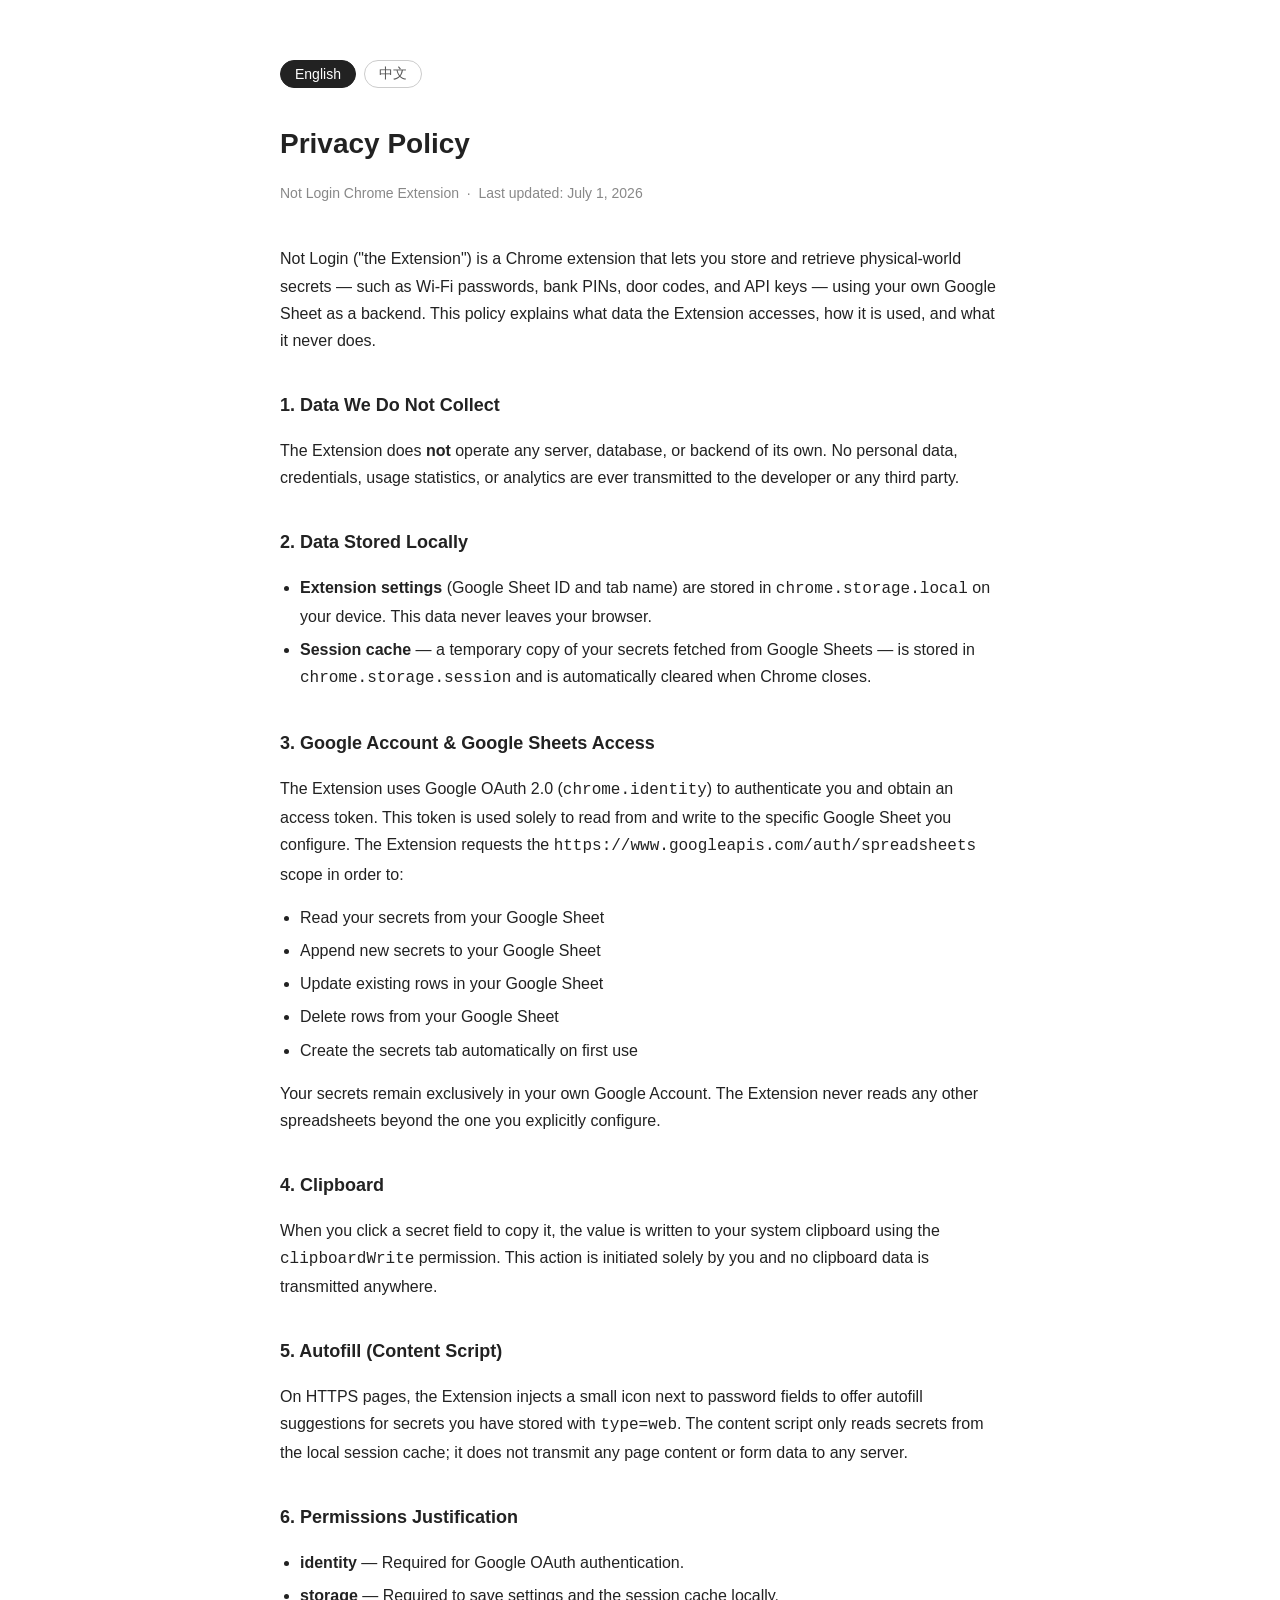
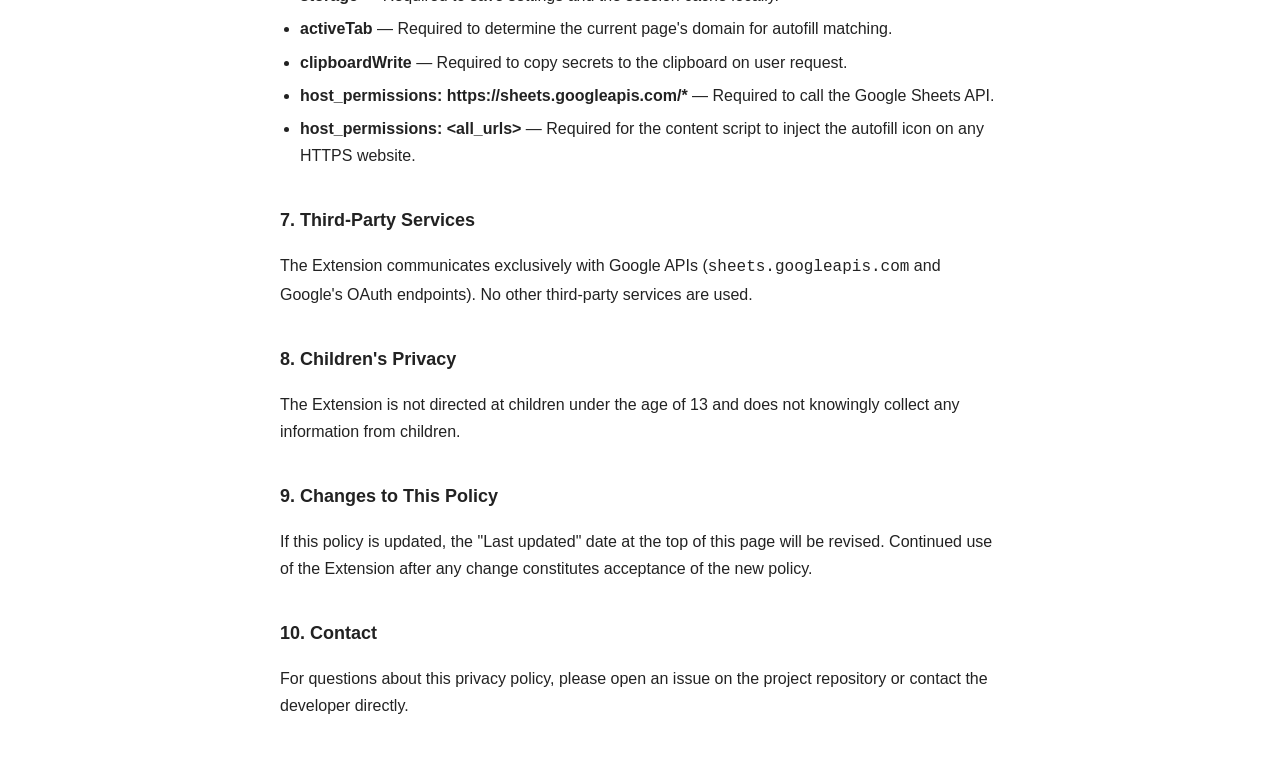
==== docs/privacy-policy.html @ 20802d25 "Initial commit" ====
<!DOCTYPE html>
<html lang="en">
<head>
  <meta charset="utf-8">
  <meta name="viewport" content="width=device-width, initial-scale=1">
  <title>Privacy Policy — Not Login</title>
  <style>
    body {
      max-width: 720px;
      margin: 60px auto;
      padding: 0 24px;
      font-family: -apple-system, BlinkMacSystemFont, 'Segoe UI', sans-serif;
      font-size: 16px;
      line-height: 1.7;
      color: #222;
    }
    h1 { font-size: 28px; margin-bottom: 4px; }
    h2 { font-size: 18px; margin-top: 36px; }
    .meta { color: #888; font-size: 14px; margin-bottom: 40px; }
    a { color: #1a73e8; }
    ul { padding-left: 20px; }
    li { margin-bottom: 6px; }
    .lang-toggle {
      display: flex;
      gap: 8px;
      margin-bottom: 32px;
    }
    .lang-toggle button {
      padding: 4px 14px;
      border-radius: 20px;
      border: 1px solid #ccc;
      background: none;
      cursor: pointer;
      font-size: 14px;
      color: #555;
    }
    .lang-toggle button.active {
      background: #222;
      border-color: #222;
      color: #fff;
    }
    .lang-section { display: none; }
    .lang-section.active { display: block; }
    hr { border: none; border-top: 1px solid #eee; margin: 48px 0; }
  </style>
</head>
<body>

<div class="lang-toggle">
  <button class="active" onclick="setLang('en')">English</button>
  <button onclick="setLang('zh')">中文</button>
</div>

<!-- ── English ── -->
<div class="lang-section active" id="lang-en">

<h1>Privacy Policy</h1>
<p class="meta">Not Login Chrome Extension &nbsp;·&nbsp; Last updated: July 1, 2026</p>

<p>
  Not Login ("the Extension") is a Chrome extension that lets you store and retrieve
  physical-world secrets — such as Wi-Fi passwords, bank PINs, door codes, and API keys —
  using your own Google Sheet as a backend. This policy explains what data the Extension
  accesses, how it is used, and what it never does.
</p>

<h2>1. Data We Do Not Collect</h2>
<p>
  The Extension does <strong>not</strong> operate any server, database, or backend of its own.
  No personal data, credentials, usage statistics, or analytics are ever transmitted to the
  developer or any third party.
</p>

<h2>2. Data Stored Locally</h2>
<ul>
  <li>
    <strong>Extension settings</strong> (Google Sheet ID and tab name) are stored in
    <code>chrome.storage.local</code> on your device. This data never leaves your browser.
  </li>
  <li>
    <strong>Session cache</strong> — a temporary copy of your secrets fetched from Google Sheets —
    is stored in <code>chrome.storage.session</code> and is automatically cleared when Chrome closes.
  </li>
</ul>

<h2>3. Google Account &amp; Google Sheets Access</h2>
<p>
  The Extension uses Google OAuth 2.0 (<code>chrome.identity</code>) to authenticate you and
  obtain an access token. This token is used solely to read from and write to the specific
  Google Sheet you configure. The Extension requests the
  <code>https://www.googleapis.com/auth/spreadsheets</code> scope in order to:
</p>
<ul>
  <li>Read your secrets from your Google Sheet</li>
  <li>Append new secrets to your Google Sheet</li>
  <li>Update existing rows in your Google Sheet</li>
  <li>Delete rows from your Google Sheet</li>
  <li>Create the secrets tab automatically on first use</li>
</ul>
<p>
  Your secrets remain exclusively in your own Google Account. The Extension never reads
  any other spreadsheets beyond the one you explicitly configure.
</p>

<h2>4. Clipboard</h2>
<p>
  When you click a secret field to copy it, the value is written to your system clipboard
  using the <code>clipboardWrite</code> permission. This action is initiated solely by you
  and no clipboard data is transmitted anywhere.
</p>

<h2>5. Autofill (Content Script)</h2>
<p>
  On HTTPS pages, the Extension injects a small icon next to password fields to offer
  autofill suggestions for secrets you have stored with <code>type=web</code>. The content
  script only reads secrets from the local session cache; it does not transmit any page
  content or form data to any server.
</p>

<h2>6. Permissions Justification</h2>
<ul>
  <li><strong>identity</strong> — Required for Google OAuth authentication.</li>
  <li><strong>storage</strong> — Required to save settings and the session cache locally.</li>
  <li><strong>activeTab</strong> — Required to determine the current page's domain for autofill matching.</li>
  <li><strong>clipboardWrite</strong> — Required to copy secrets to the clipboard on user request.</li>
  <li><strong>host_permissions: https://sheets.googleapis.com/*</strong> — Required to call the Google Sheets API.</li>
  <li><strong>host_permissions: &lt;all_urls&gt;</strong> — Required for the content script to inject the autofill icon on any HTTPS website.</li>
</ul>

<h2>7. Third-Party Services</h2>
<p>
  The Extension communicates exclusively with Google APIs
  (<code>sheets.googleapis.com</code> and Google's OAuth endpoints).
  No other third-party services are used.
</p>

<h2>8. Children's Privacy</h2>
<p>
  The Extension is not directed at children under the age of 13 and does not knowingly
  collect any information from children.
</p>

<h2>9. Changes to This Policy</h2>
<p>
  If this policy is updated, the "Last updated" date at the top of this page will be revised.
  Continued use of the Extension after any change constitutes acceptance of the new policy.
</p>

<h2>10. Contact</h2>
<p>
  For questions about this privacy policy, please open an issue on the project repository
  or contact the developer directly.
</p>

</div>

<!-- ── 中文 ── -->
<div class="lang-section" id="lang-zh">

<h1>隱私權政策</h1>
<p class="meta">Not Login Chrome 擴充功能 &nbsp;·&nbsp; 最後更新：2026 年 7 月 1 日</p>

<p>
  Not Login（「本擴充功能」）是一款 Chrome 擴充功能，讓你以自己的 Google Sheet 作為後端，
  儲存與查詢實體世界的密碼——例如 Wi-Fi 密碼、銀行 PIN、門禁代碼、API 金鑰等。
  本政策說明本擴充功能存取哪些資料、如何使用，以及絕對不會做的事情。
</p>

<h2>1. 我們不收集任何資料</h2>
<p>
  本擴充功能<strong>不</strong>擁有任何伺服器、資料庫或後端系統。
  任何個人資料、憑證、使用統計或分析數據，均不會傳送給開發者或任何第三方。
</p>

<h2>2. 本機儲存的資料</h2>
<ul>
  <li>
    <strong>擴充功能設定</strong>（Google Sheet ID 與分頁名稱）儲存於你裝置上的
    <code>chrome.storage.local</code>，不會離開你的瀏覽器。
  </li>
  <li>
    <strong>Session 快取</strong>——從 Google Sheets 取回的密碼暫存——儲存於
    <code>chrome.storage.session</code>，Chrome 關閉時自動清除。
  </li>
</ul>

<h2>3. Google 帳號與 Google Sheets 存取</h2>
<p>
  本擴充功能使用 Google OAuth 2.0（<code>chrome.identity</code>）驗證你的身份並取得存取 token。
  此 token 僅用於讀取與寫入你所設定的特定 Google Sheet。
  本擴充功能申請 <code>https://www.googleapis.com/auth/spreadsheets</code> 權限，用途如下：
</p>
<ul>
  <li>從你的 Google Sheet 讀取密碼</li>
  <li>新增密碼至你的 Google Sheet</li>
  <li>更新你的 Google Sheet 中的現有資料列</li>
  <li>刪除你的 Google Sheet 中的資料列</li>
  <li>首次使用時自動建立密碼分頁</li>
</ul>
<p>
  你的密碼資料完全保存在你自己的 Google 帳號中。
  本擴充功能不會存取你所設定以外的任何試算表。
</p>

<h2>4. 剪貼簿</h2>
<p>
  當你點擊密碼欄位進行複製時，該數值會透過 <code>clipboardWrite</code> 權限寫入系統剪貼簿。
  此動作完全由你主動觸發，複製的內容不會傳送至任何地方。
</p>

<h2>5. 自動填入（內容腳本）</h2>
<p>
  在 HTTPS 網頁上，本擴充功能會在密碼欄位旁注入一個小圖示，
  為你儲存的 <code>type=web</code> 密碼提供自動填入建議。
  內容腳本僅從本機 session 快取讀取資料，不會將任何頁面內容或表單資料傳送至任何伺服器。
</p>

<h2>6. 權限說明</h2>
<ul>
  <li><strong>identity</strong> — 用於 Google OAuth 身份驗證。</li>
  <li><strong>storage</strong> — 用於在本機儲存設定與 session 快取。</li>
  <li><strong>activeTab</strong> — 用於取得目前網頁的網域，以進行自動填入比對。</li>
  <li><strong>clipboardWrite</strong> — 用於在使用者要求時複製密碼至剪貼簿。</li>
  <li><strong>host_permissions: https://sheets.googleapis.com/*</strong> — 用於呼叫 Google Sheets API。</li>
  <li><strong>host_permissions: &lt;all_urls&gt;</strong> — 用於在任何 HTTPS 網站注入自動填入圖示。</li>
</ul>

<h2>7. 第三方服務</h2>
<p>
  本擴充功能僅與 Google API（<code>sheets.googleapis.com</code> 及 Google OAuth 端點）通訊，
  不使用任何其他第三方服務。
</p>

<h2>8. 兒童隱私</h2>
<p>
  本擴充功能不針對 13 歲以下兒童，亦不會主動收集兒童的任何資訊。
</p>

<h2>9. 政策變更</h2>
<p>
  若本政策有所更新，頁面頂部的「最後更新」日期將同步修改。
  在政策變更後繼續使用本擴充功能，即表示接受新版政策。
</p>

<h2>10. 聯絡方式</h2>
<p>
  如對本隱私權政策有任何疑問，請在專案 repository 開 issue，或直接聯絡開發者。
</p>

</div>

<script>
  function setLang(lang) {
    document.querySelectorAll('.lang-section').forEach(el => el.classList.remove('active'));
    document.querySelectorAll('.lang-toggle button').forEach(el => el.classList.remove('active'));
    document.getElementById('lang-' + lang).classList.add('active');
    document.querySelector(`.lang-toggle button[onclick="setLang('${lang}')"]`).classList.add('active');
    document.documentElement.lang = lang === 'zh' ? 'zh-TW' : 'en';
  }
</script>

</body>
</html>
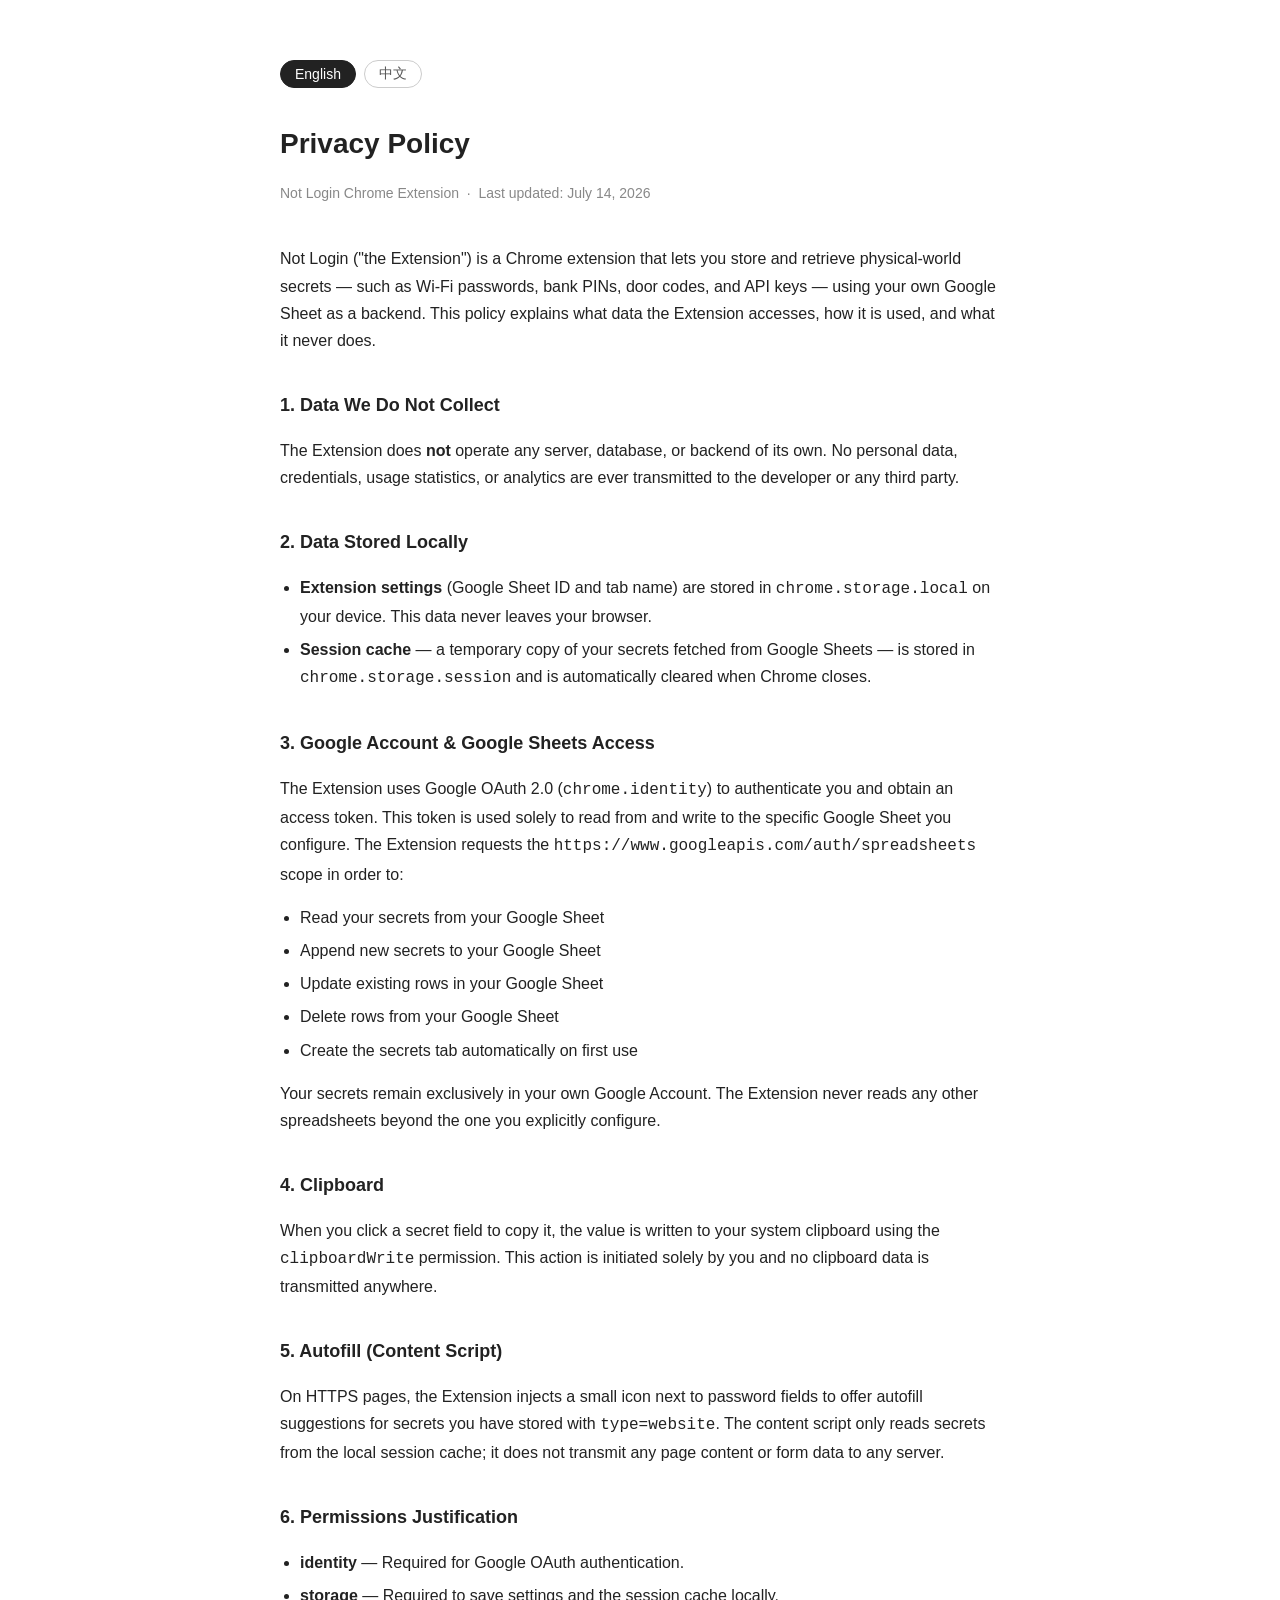
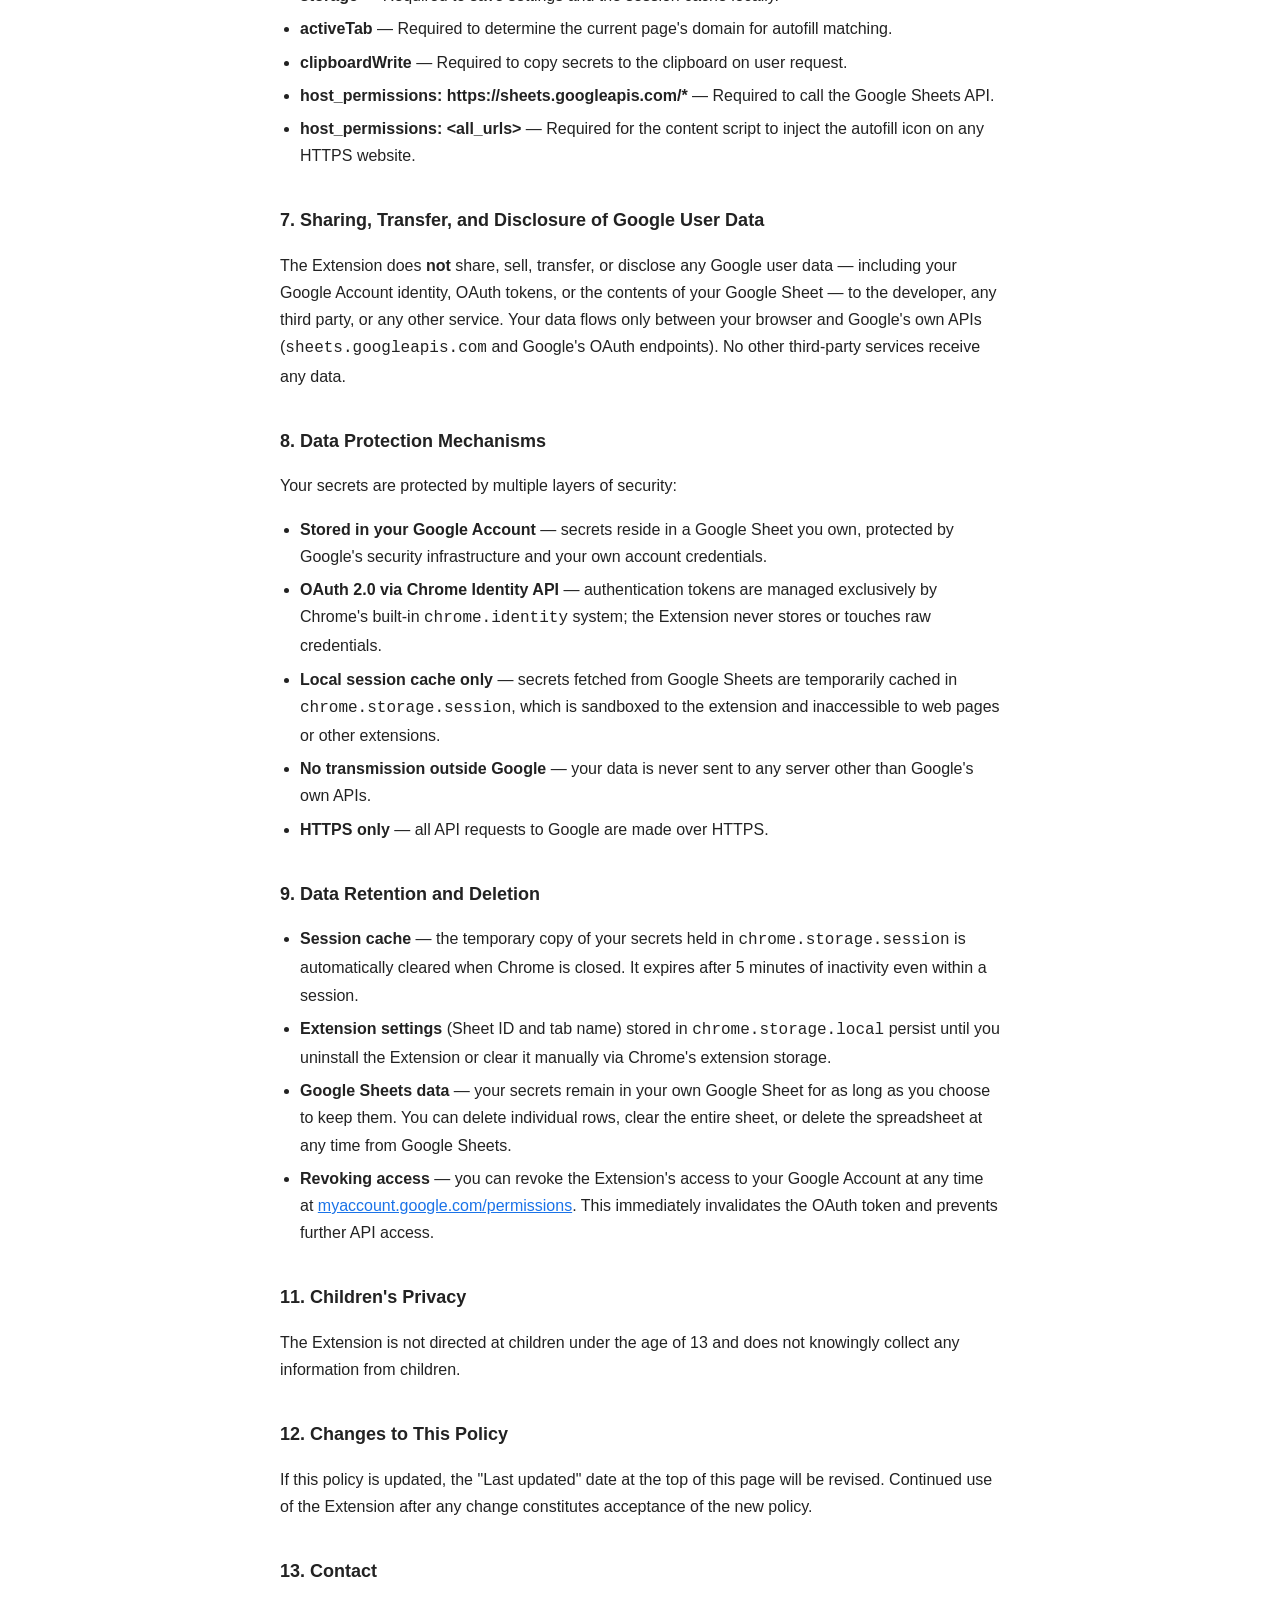
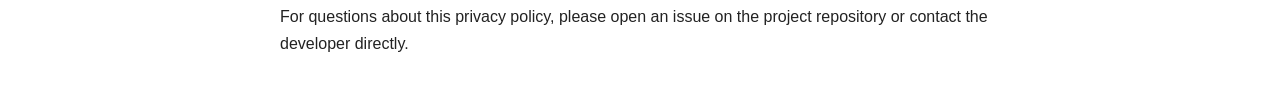
==== commit b667d768: "disable autofill by default with toggle; update privacy policy per Google review" ====
--- a/docs/privacy-policy.html
+++ b/docs/privacy-policy.html
@@ -55,7 +55,7 @@
 <div class="lang-section active" id="lang-en">
 
 <h1>Privacy Policy</h1>
-<p class="meta">Not Login Chrome Extension &nbsp;·&nbsp; Last updated: July 1, 2026</p>
+<p class="meta">Not Login Chrome Extension &nbsp;·&nbsp; Last updated: July 14, 2026</p>
 
 <p>
   Not Login ("the Extension") is a Chrome extension that lets you store and retrieve
@@ -112,7 +112,7 @@
 <h2>5. Autofill (Content Script)</h2>
 <p>
   On HTTPS pages, the Extension injects a small icon next to password fields to offer
-  autofill suggestions for secrets you have stored with <code>type=web</code>. The content
+  autofill suggestions for secrets you have stored with <code>type=website</code>. The content
   script only reads secrets from the local session cache; it does not transmit any page
   content or form data to any server.
 </p>
@@ -127,26 +127,64 @@
   <li><strong>host_permissions: &lt;all_urls&gt;</strong> — Required for the content script to inject the autofill icon on any HTTPS website.</li>
 </ul>
 
-<h2>7. Third-Party Services</h2>
-<p>
-  The Extension communicates exclusively with Google APIs
-  (<code>sheets.googleapis.com</code> and Google's OAuth endpoints).
-  No other third-party services are used.
-</p>
-
-<h2>8. Children's Privacy</h2>
+<h2>7. Sharing, Transfer, and Disclosure of Google User Data</h2>
+<p>
+  The Extension does <strong>not</strong> share, sell, transfer, or disclose any Google user data —
+  including your Google Account identity, OAuth tokens, or the contents of your Google Sheet —
+  to the developer, any third party, or any other service. Your data flows only between your
+  browser and Google's own APIs (<code>sheets.googleapis.com</code> and Google's OAuth endpoints).
+  No other third-party services receive any data.
+</p>
+
+<h2>8. Data Protection Mechanisms</h2>
+<p>
+  Your secrets are protected by multiple layers of security:
+</p>
+<ul>
+  <li><strong>Stored in your Google Account</strong> — secrets reside in a Google Sheet you own, protected by Google's security infrastructure and your own account credentials.</li>
+  <li><strong>OAuth 2.0 via Chrome Identity API</strong> — authentication tokens are managed exclusively by Chrome's built-in <code>chrome.identity</code> system; the Extension never stores or touches raw credentials.</li>
+  <li><strong>Local session cache only</strong> — secrets fetched from Google Sheets are temporarily cached in <code>chrome.storage.session</code>, which is sandboxed to the extension and inaccessible to web pages or other extensions.</li>
+  <li><strong>No transmission outside Google</strong> — your data is never sent to any server other than Google's own APIs.</li>
+  <li><strong>HTTPS only</strong> — all API requests to Google are made over HTTPS.</li>
+</ul>
+
+<h2>9. Data Retention and Deletion</h2>
+<ul>
+  <li>
+    <strong>Session cache</strong> — the temporary copy of your secrets held in
+    <code>chrome.storage.session</code> is automatically cleared when Chrome is closed.
+    It expires after 5 minutes of inactivity even within a session.
+  </li>
+  <li>
+    <strong>Extension settings</strong> (Sheet ID and tab name) stored in
+    <code>chrome.storage.local</code> persist until you uninstall the Extension or
+    clear it manually via Chrome's extension storage.
+  </li>
+  <li>
+    <strong>Google Sheets data</strong> — your secrets remain in your own Google Sheet
+    for as long as you choose to keep them. You can delete individual rows, clear the entire
+    sheet, or delete the spreadsheet at any time from Google Sheets.
+  </li>
+  <li>
+    <strong>Revoking access</strong> — you can revoke the Extension's access to your Google Account
+    at any time at <a href="https://myaccount.google.com/permissions" target="_blank">myaccount.google.com/permissions</a>.
+    This immediately invalidates the OAuth token and prevents further API access.
+  </li>
+</ul>
+
+<h2>11. Children's Privacy</h2>
 <p>
   The Extension is not directed at children under the age of 13 and does not knowingly
   collect any information from children.
 </p>
 
-<h2>9. Changes to This Policy</h2>
+<h2>12. Changes to This Policy</h2>
 <p>
   If this policy is updated, the "Last updated" date at the top of this page will be revised.
   Continued use of the Extension after any change constitutes acceptance of the new policy.
 </p>
 
-<h2>10. Contact</h2>
+<h2>13. Contact</h2>
 <p>
   For questions about this privacy policy, please open an issue on the project repository
   or contact the developer directly.
@@ -158,7 +196,7 @@
 <div class="lang-section" id="lang-zh">
 
 <h1>隱私權政策</h1>
-<p class="meta">Not Login Chrome 擴充功能 &nbsp;·&nbsp; 最後更新：2026 年 7 月 1 日</p>
+<p class="meta">Not Login Chrome 擴充功能 &nbsp;·&nbsp; 最後更新：2026 年 7 月 14 日</p>
 
 <p>
   Not Login（「本擴充功能」）是一款 Chrome 擴充功能，讓你以自己的 Google Sheet 作為後端，
@@ -225,24 +263,58 @@
   <li><strong>host_permissions: &lt;all_urls&gt;</strong> — 用於在任何 HTTPS 網站注入自動填入圖示。</li>
 </ul>
 
-<h2>7. 第三方服務</h2>
+<h2>7. Google 使用者資料的分享、移轉與揭露</h2>
+<p>
+  本擴充功能<strong>不會</strong>將任何 Google 使用者資料——包括你的 Google 帳號身份、OAuth token 或 Google Sheet 內容——分享、出售、移轉或揭露給開發者、任何第三方或其他服務。
+  你的資料僅在你的瀏覽器與 Google 自有 API（<code>sheets.googleapis.com</code> 及 Google OAuth 端點）之間流動，不會傳送至任何其他第三方服務。
+</p>
+
+<h2>8. 資料保護機制</h2>
+<p>
+  你的密碼受到多層安全保護：
+</p>
+<ul>
+  <li><strong>儲存於你的 Google 帳號</strong> — 密碼存放在你自己擁有的 Google Sheet，受 Google 的安全基礎架構及你的帳號憑證保護。</li>
+  <li><strong>OAuth 2.0 透過 Chrome Identity API</strong> — 存取 token 完全由 Chrome 內建的 <code>chrome.identity</code> 系統管理，本擴充功能從不儲存或接觸原始憑證。</li>
+  <li><strong>僅限本機 session 快取</strong> — 從 Google Sheets 取得的密碼暫存於 <code>chrome.storage.session</code>，此儲存區與擴充功能沙箱隔離，網頁或其他擴充功能無法存取。</li>
+  <li><strong>不傳出 Google 範圍</strong> — 你的資料絕不傳送至 Google 自有 API 以外的任何伺服器。</li>
+  <li><strong>全程 HTTPS</strong> — 所有對 Google API 的請求均透過 HTTPS 加密傳輸。</li>
+</ul>
+
+<h2>9. 資料保存期限與刪除</h2>
+<ul>
+  <li>
+    <strong>Session 快取</strong> — 儲存於 <code>chrome.storage.session</code> 的暫時密碼副本，在 Chrome 關閉時自動清除，並於閒置 5 分鐘後到期。
+  </li>
+  <li>
+    <strong>擴充功能設定</strong>（Sheet ID 與分頁名稱）儲存於 <code>chrome.storage.local</code>，持續保存直到你解除安裝本擴充功能，或透過 Chrome 的擴充功能儲存設定手動清除。
+  </li>
+  <li>
+    <strong>Google Sheets 資料</strong> — 你的密碼保存在你自己的 Google Sheet 中，保存期限由你自行決定。你可隨時在 Google Sheets 中刪除個別資料列、清空整個分頁或刪除整份試算表。
+  </li>
+  <li>
+    <strong>撤銷存取權限</strong> — 你可隨時前往 <a href="https://myaccount.google.com/permissions" target="_blank">myaccount.google.com/permissions</a> 撤銷本擴充功能對你 Google 帳號的存取權限，立即使 OAuth token 失效並停止後續 API 存取。
+  </li>
+</ul>
+
+<h2>10. 第三方服務</h2>
 <p>
   本擴充功能僅與 Google API（<code>sheets.googleapis.com</code> 及 Google OAuth 端點）通訊，
   不使用任何其他第三方服務。
 </p>
 
-<h2>8. 兒童隱私</h2>
+<h2>11. 兒童隱私</h2>
 <p>
   本擴充功能不針對 13 歲以下兒童，亦不會主動收集兒童的任何資訊。
 </p>
 
-<h2>9. 政策變更</h2>
+<h2>12. 政策變更</h2>
 <p>
   若本政策有所更新，頁面頂部的「最後更新」日期將同步修改。
   在政策變更後繼續使用本擴充功能，即表示接受新版政策。
 </p>
 
-<h2>10. 聯絡方式</h2>
+<h2>13. 聯絡方式</h2>
 <p>
   如對本隱私權政策有任何疑問，請在專案 repository 開 issue，或直接聯絡開發者。
 </p>
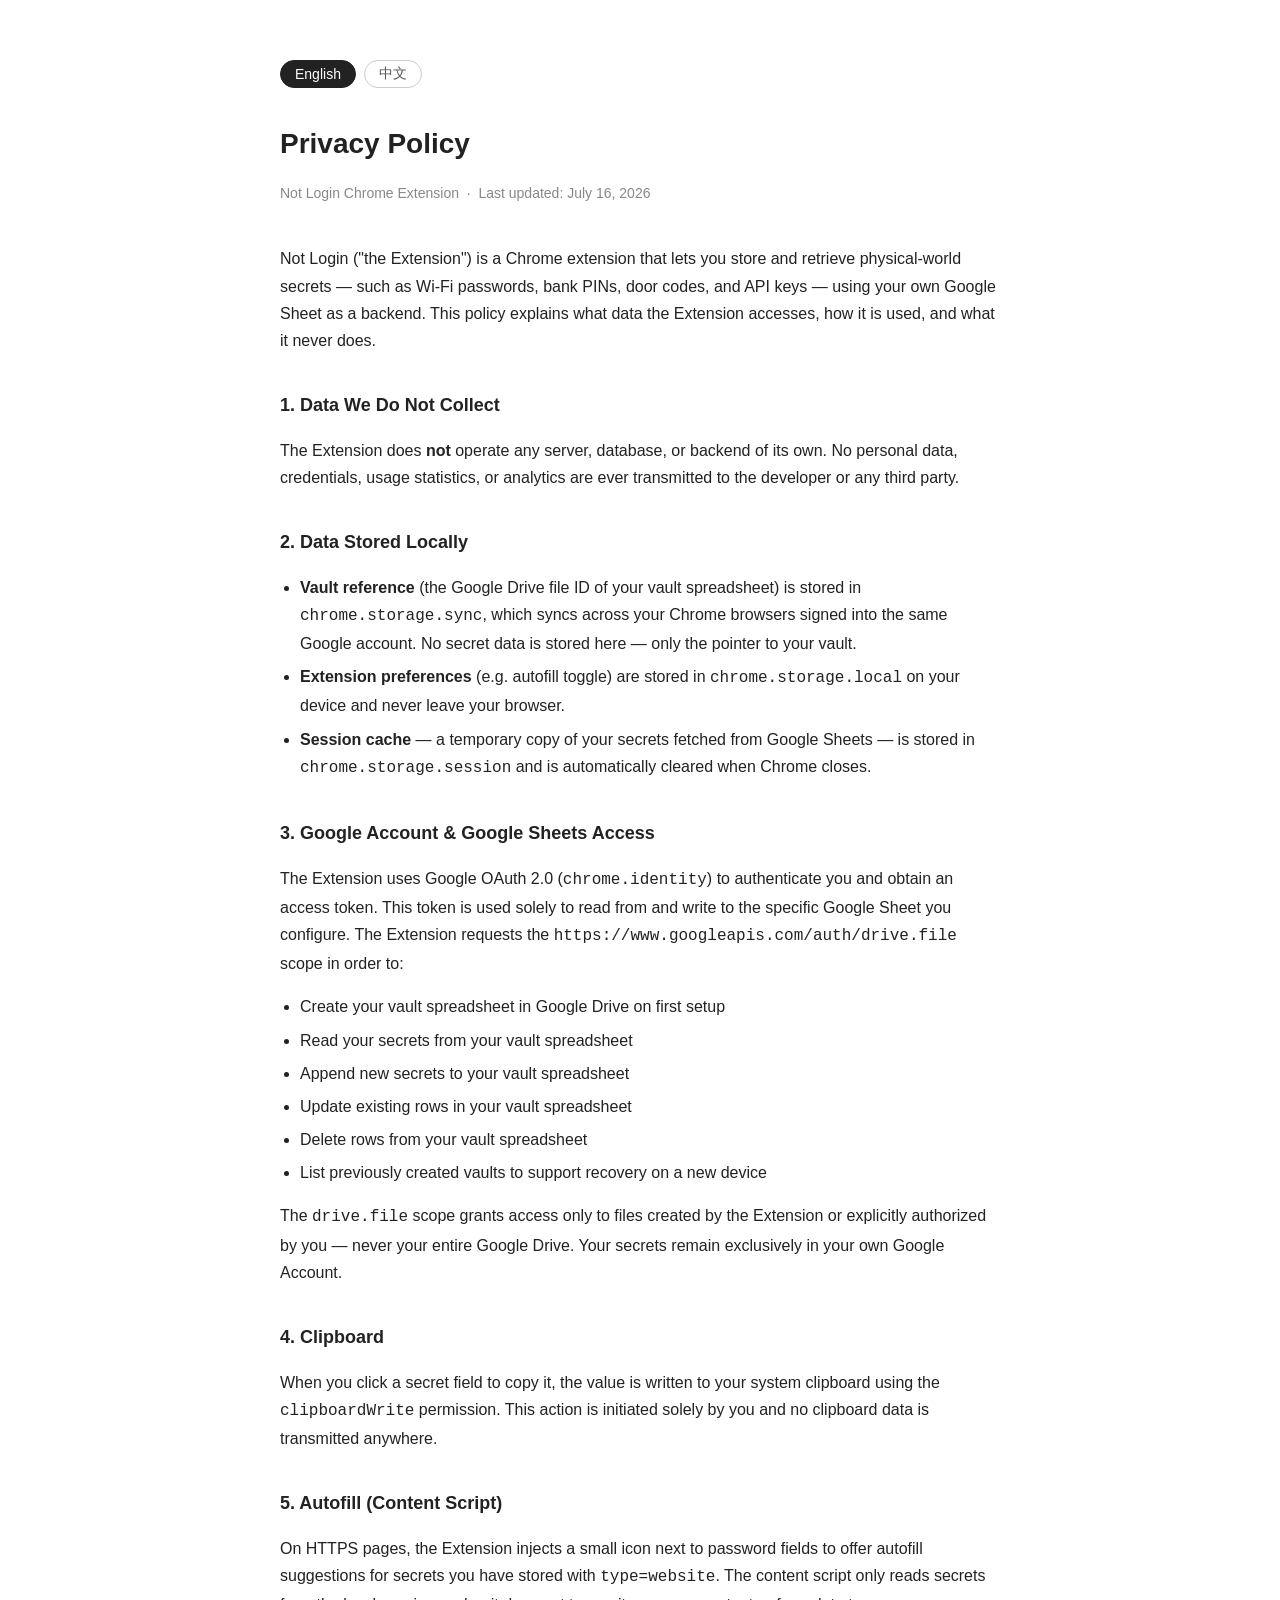
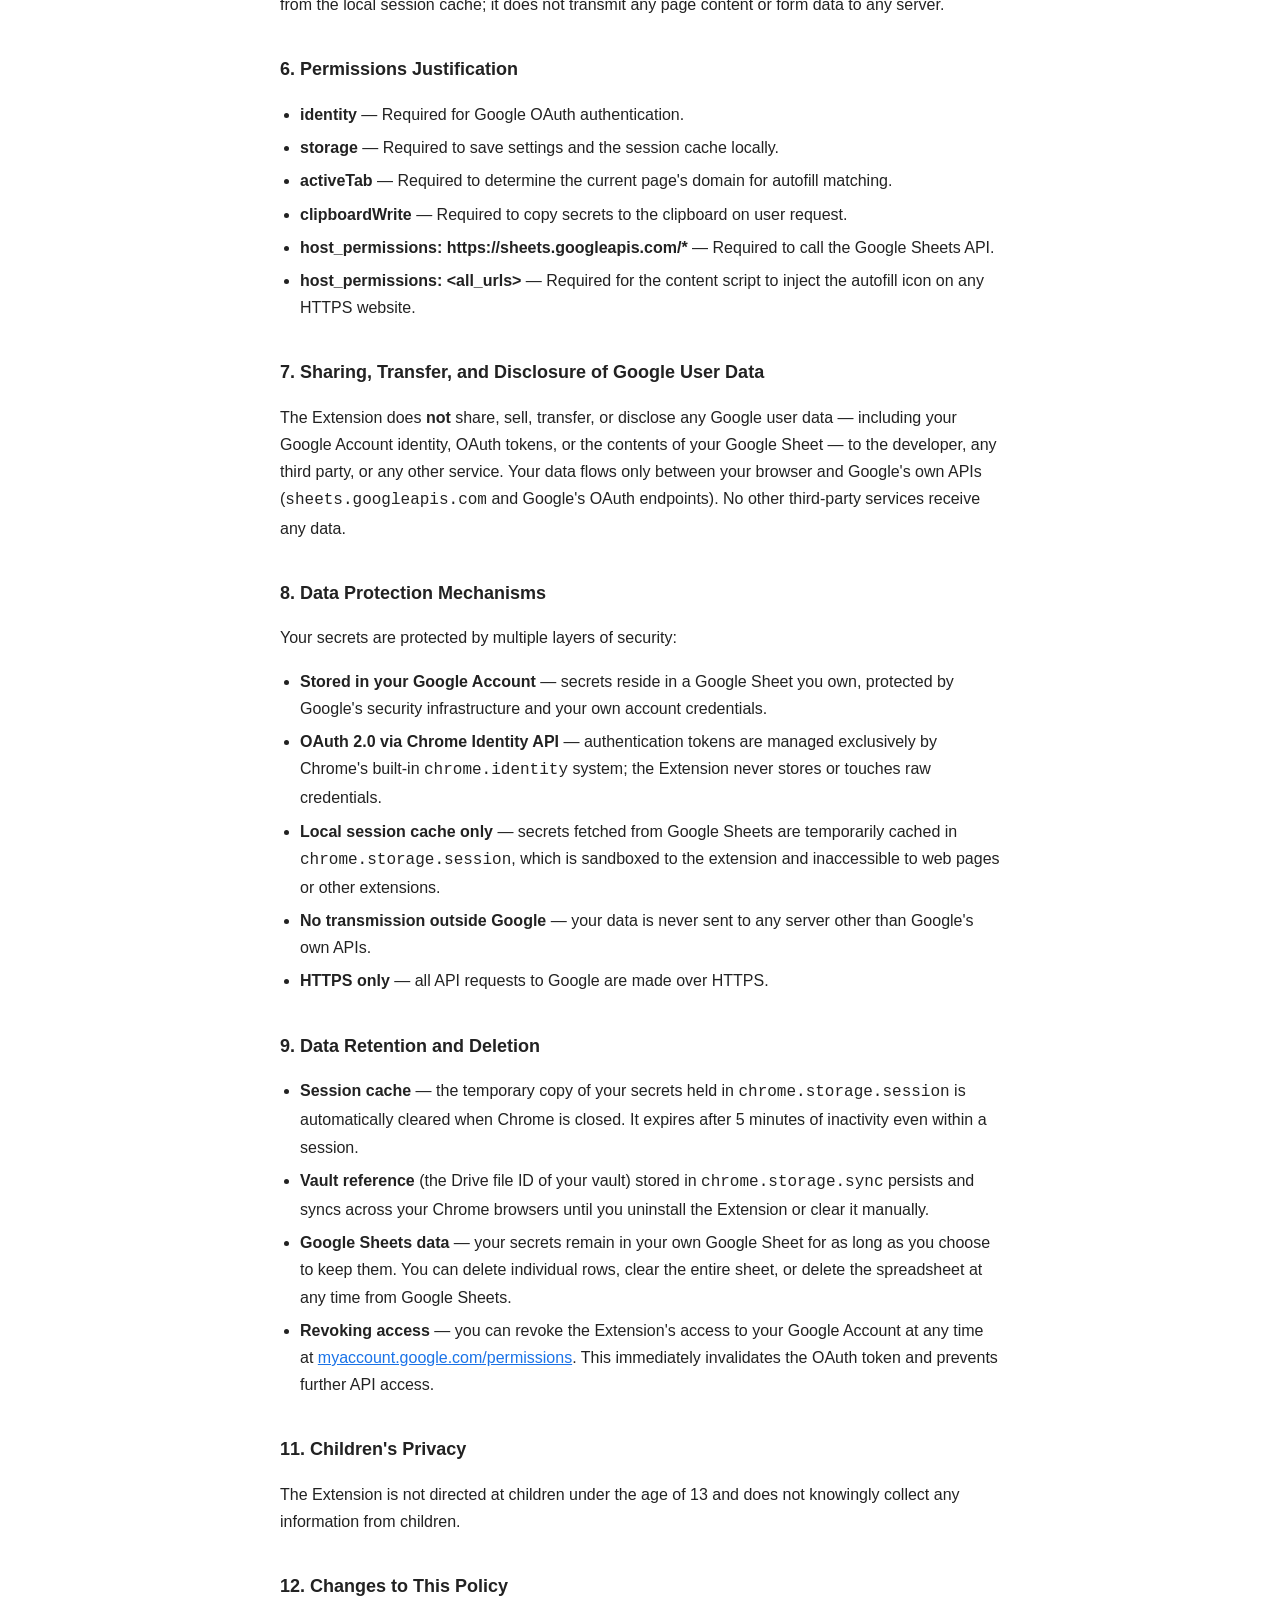
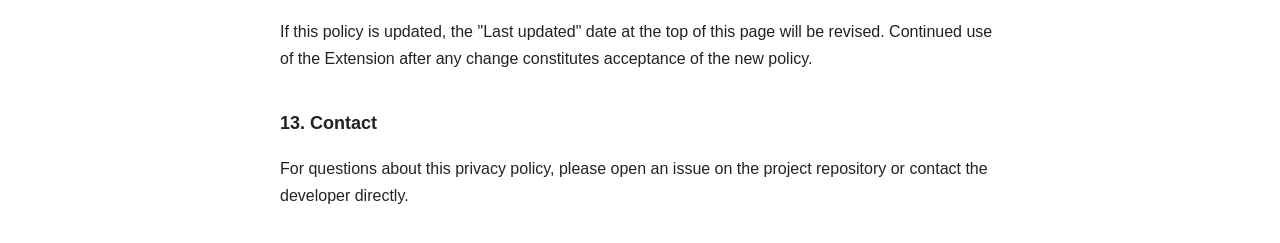
==== commit 8ced14b8: "update docs: drive.file scope, new vault setup flow" ====
--- a/docs/privacy-policy.html
+++ b/docs/privacy-policy.html
@@ -55,7 +55,7 @@
 <div class="lang-section active" id="lang-en">
 
 <h1>Privacy Policy</h1>
-<p class="meta">Not Login Chrome Extension &nbsp;·&nbsp; Last updated: July 14, 2026</p>
+<p class="meta">Not Login Chrome Extension &nbsp;·&nbsp; Last updated: July 16, 2026</p>
 
 <p>
   Not Login ("the Extension") is a Chrome extension that lets you store and retrieve
@@ -74,8 +74,13 @@
 <h2>2. Data Stored Locally</h2>
 <ul>
   <li>
-    <strong>Extension settings</strong> (Google Sheet ID and tab name) are stored in
-    <code>chrome.storage.local</code> on your device. This data never leaves your browser.
+    <strong>Vault reference</strong> (the Google Drive file ID of your vault spreadsheet) is stored in
+    <code>chrome.storage.sync</code>, which syncs across your Chrome browsers signed into the same
+    Google account. No secret data is stored here — only the pointer to your vault.
+  </li>
+  <li>
+    <strong>Extension preferences</strong> (e.g. autofill toggle) are stored in
+    <code>chrome.storage.local</code> on your device and never leave your browser.
   </li>
   <li>
     <strong>Session cache</strong> — a temporary copy of your secrets fetched from Google Sheets —
@@ -88,18 +93,20 @@
   The Extension uses Google OAuth 2.0 (<code>chrome.identity</code>) to authenticate you and
   obtain an access token. This token is used solely to read from and write to the specific
   Google Sheet you configure. The Extension requests the
-  <code>https://www.googleapis.com/auth/spreadsheets</code> scope in order to:
-</p>
-<ul>
-  <li>Read your secrets from your Google Sheet</li>
-  <li>Append new secrets to your Google Sheet</li>
-  <li>Update existing rows in your Google Sheet</li>
-  <li>Delete rows from your Google Sheet</li>
-  <li>Create the secrets tab automatically on first use</li>
-</ul>
-<p>
-  Your secrets remain exclusively in your own Google Account. The Extension never reads
-  any other spreadsheets beyond the one you explicitly configure.
+  <code>https://www.googleapis.com/auth/drive.file</code> scope in order to:
+</p>
+<ul>
+  <li>Create your vault spreadsheet in Google Drive on first setup</li>
+  <li>Read your secrets from your vault spreadsheet</li>
+  <li>Append new secrets to your vault spreadsheet</li>
+  <li>Update existing rows in your vault spreadsheet</li>
+  <li>Delete rows from your vault spreadsheet</li>
+  <li>List previously created vaults to support recovery on a new device</li>
+</ul>
+<p>
+  The <code>drive.file</code> scope grants access only to files created by the Extension
+  or explicitly authorized by you — never your entire Google Drive. Your secrets remain
+  exclusively in your own Google Account.
 </p>
 
 <h2>4. Clipboard</h2>
@@ -156,9 +163,9 @@
     It expires after 5 minutes of inactivity even within a session.
   </li>
   <li>
-    <strong>Extension settings</strong> (Sheet ID and tab name) stored in
-    <code>chrome.storage.local</code> persist until you uninstall the Extension or
-    clear it manually via Chrome's extension storage.
+    <strong>Vault reference</strong> (the Drive file ID of your vault) stored in
+    <code>chrome.storage.sync</code> persists and syncs across your Chrome browsers until
+    you uninstall the Extension or clear it manually.
   </li>
   <li>
     <strong>Google Sheets data</strong> — your secrets remain in your own Google Sheet
@@ -196,7 +203,7 @@
 <div class="lang-section" id="lang-zh">
 
 <h1>隱私權政策</h1>
-<p class="meta">Not Login Chrome 擴充功能 &nbsp;·&nbsp; 最後更新：2026 年 7 月 14 日</p>
+<p class="meta">Not Login Chrome 擴充功能 &nbsp;·&nbsp; 最後更新：2026 年 7 月 16 日</p>
 
 <p>
   Not Login（「本擴充功能」）是一款 Chrome 擴充功能，讓你以自己的 Google Sheet 作為後端，
@@ -213,7 +220,12 @@
 <h2>2. 本機儲存的資料</h2>
 <ul>
   <li>
-    <strong>擴充功能設定</strong>（Google Sheet ID 與分頁名稱）儲存於你裝置上的
+    <strong>Vault 參照</strong>（你的 vault 試算表在 Google Drive 中的檔案 ID）儲存於
+    <code>chrome.storage.sync</code>，會在同一個 Google 帳號登入的 Chrome 瀏覽器之間同步。
+    此處不儲存任何密碼內容，只存放指向你 vault 的指標。
+  </li>
+  <li>
+    <strong>擴充功能偏好設定</strong>（例如自動填入開關）儲存於裝置上的
     <code>chrome.storage.local</code>，不會離開你的瀏覽器。
   </li>
   <li>
@@ -225,19 +237,20 @@
 <h2>3. Google 帳號與 Google Sheets 存取</h2>
 <p>
   本擴充功能使用 Google OAuth 2.0（<code>chrome.identity</code>）驗證你的身份並取得存取 token。
-  此 token 僅用於讀取與寫入你所設定的特定 Google Sheet。
-  本擴充功能申請 <code>https://www.googleapis.com/auth/spreadsheets</code> 權限，用途如下：
-</p>
-<ul>
-  <li>從你的 Google Sheet 讀取密碼</li>
-  <li>新增密碼至你的 Google Sheet</li>
-  <li>更新你的 Google Sheet 中的現有資料列</li>
-  <li>刪除你的 Google Sheet 中的資料列</li>
-  <li>首次使用時自動建立密碼分頁</li>
-</ul>
-<p>
-  你的密碼資料完全保存在你自己的 Google 帳號中。
-  本擴充功能不會存取你所設定以外的任何試算表。
+  此 token 僅用於存取本擴充功能建立或你明確授權的 Google Drive 檔案。
+  本擴充功能申請 <code>https://www.googleapis.com/auth/drive.file</code> 權限，用途如下：
+</p>
+<ul>
+  <li>首次設定時在 Google Drive 中建立你的 vault 試算表</li>
+  <li>從你的 vault 試算表讀取密碼</li>
+  <li>新增密碼至你的 vault 試算表</li>
+  <li>更新你的 vault 試算表中的現有資料列</li>
+  <li>刪除你的 vault 試算表中的資料列</li>
+  <li>列出本擴充功能先前建立的 vault，以支援在新裝置上的資料還原</li>
+</ul>
+<p>
+  <code>drive.file</code> 權限僅允許存取本擴充功能建立的檔案，
+  不會存取你整個 Google Drive 的其他內容。你的密碼資料完全保存在你自己的 Google 帳號中。
 </p>
 
 <h2>4. 剪貼簿</h2>
@@ -287,7 +300,7 @@
     <strong>Session 快取</strong> — 儲存於 <code>chrome.storage.session</code> 的暫時密碼副本，在 Chrome 關閉時自動清除，並於閒置 5 分鐘後到期。
   </li>
   <li>
-    <strong>擴充功能設定</strong>（Sheet ID 與分頁名稱）儲存於 <code>chrome.storage.local</code>，持續保存直到你解除安裝本擴充功能，或透過 Chrome 的擴充功能儲存設定手動清除。
+    <strong>Vault 參照</strong>（Drive 檔案 ID）儲存於 <code>chrome.storage.sync</code>，在你解除安裝本擴充功能或手動清除前持續保存並同步。
   </li>
   <li>
     <strong>Google Sheets 資料</strong> — 你的密碼保存在你自己的 Google Sheet 中，保存期限由你自行決定。你可隨時在 Google Sheets 中刪除個別資料列、清空整個分頁或刪除整份試算表。
